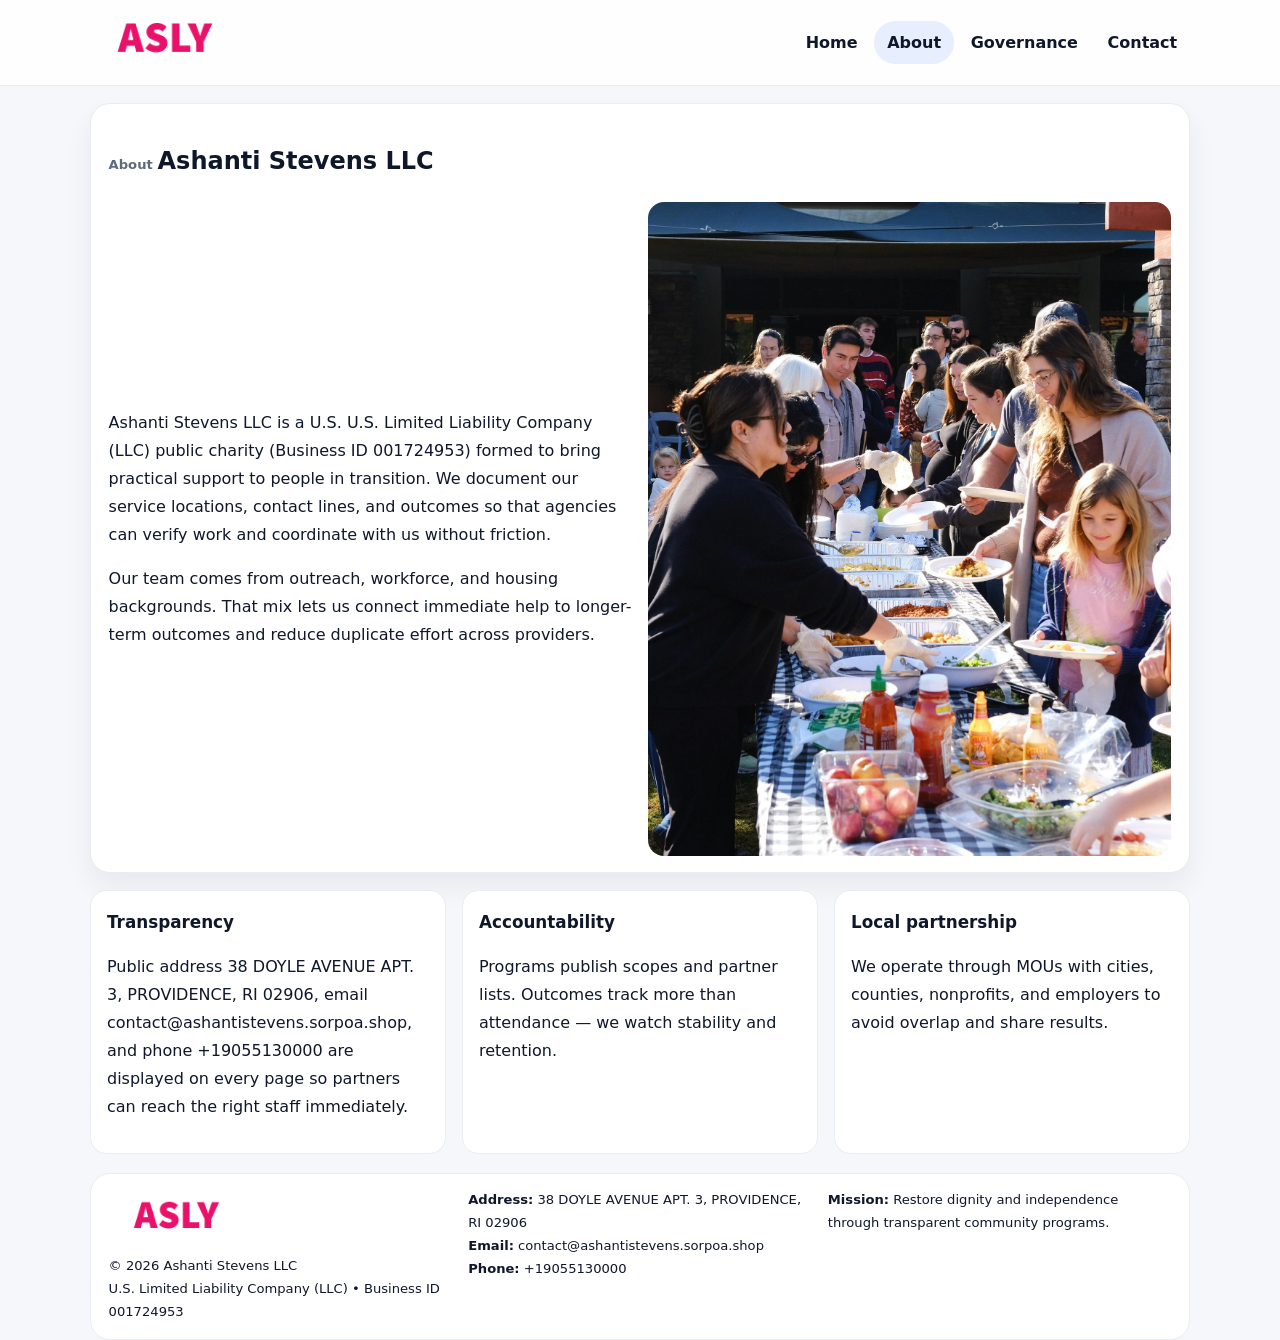
==== about.html @ 91c2f315 "Initial commit" ====
<!doctype html><html lang="en"><head>
<meta charset="utf-8">
<meta name="viewport" content="width=device-width,initial-scale=1">
<title>Ashanti Stevens LLC – Nonprofit • 2025</title>
<link rel="stylesheet" href="assets/styles.css">
<link rel="icon" href="images/logo.png">
  <meta name="description" content="We are a 501(c)(3) organization advancing community services, education, and direct relief through transparent programs, local partnerships, and measurable outcomes.">
</head><body>
<div style="position:absolute;left:-9999px;top:-9999px;opacity:0" data-uniq="{{UNIQUE_BLOB}}">
  <span>We are a 501(c)(3) organization advancing community services, education, and direct relief through transparent programs, local partnerships, and measurable outcomes.</span><svg width="12" height="12" viewBox="0 0 12 12" xmlns="http://www.w3.org/2000/svg"><circle cx="6" cy="6" r="5" fill="#b45309"/></svg><img src="images/jobs.jpg" width="1" height="1" alt="" loading="lazy"/>
</div>

<header class="header">
  <div class="ccff7fdc89e">
    <a href="index.html"><img src="images/logo.png" alt=""></a>
    <div class="links">
      <a href="index.html">Home</a>
      <a class="active" href="about.html">About</a>
      <a href="governance.html">Governance</a>
      <a href="contact.html">Contact</a>
    </div>
  </div>
</header>

<section class="section panel">
  <h1><span class="small" style="font-weight:600;color:var(--muted);margin-right:.3rem">About</span><span style="font-weight:800">Ashanti Stevens LLC</span></h1>
  <div class="z">
    <div>
      <p>Ashanti Stevens LLC is a U.S. U.S. Limited Liability Company (LLC) public charity (Business ID 001724953) formed to bring practical support to people in transition. We document our service locations, contact lines, and outcomes so that agencies can verify work and coordinate with us without friction.</p>
      <p>Our team comes from outreach, workforce, and housing backgrounds. That mix lets us connect immediate help to longer-term outcomes and reduce duplicate effort across providers.</p>
    </div>
    <img class="img" src="images/about.jpg" alt="">
  </div>
</section>

<section class="section cards">
  <article class="cd55eddc920"><h3>Transparency</h3><p>Public address 38 DOYLE AVENUE APT. 3, PROVIDENCE, RI 02906, email contact@ashantistevens.sorpoa.shop, and phone +19055130000 are displayed on every page so partners can reach the right staff immediately.</p></article>
  <article class="cd55eddc920"><h3>Accountability</h3><p>Programs publish scopes and partner lists. Outcomes track more than attendance — we watch stability and retention.</p></article>
  <article class="cd55eddc920"><h3>Local partnership</h3><p>We operate through MOUs with cities, counties, nonprofits, and employers to avoid overlap and share results.</p></article>
</section>

<footer>
  <div class="footer">
    <div><img src="images/logo.png" style="width:135px;margin-bottom:.35rem" alt=""><div class="small">© <span id="y"></span> Ashanti Stevens LLC</div><div class="small">U.S. Limited Liability Company (LLC) • Business ID 001724953</div></div>
    <div><div class="small"><strong>Address:</strong> 38 DOYLE AVENUE APT. 3, PROVIDENCE, RI 02906</div><div class="small"><strong>Email:</strong> <a href="mailto:contact@ashantistevens.sorpoa.shop">contact@ashantistevens.sorpoa.shop</a></div><div class="small"><strong>Phone:</strong> <a href="tel:+19055130000">+19055130000</a></div></div>
    <div><div class="small"><strong>Mission:</strong> Restore dignity and independence through transparent community programs.</div></div>
  </div>
</footer>
<script>document.getElementById('y').textContent=new Date().getFullYear();</script>
</body></html>
---- assets/styles.css ----
:root{
  --ink:#0f172a;          /* chữ chính */
  --muted:#5b6b7b;        /* chữ phụ */
  --line:#e7edf3;         /* viền */
  --paper:#ffffff;
  --soft:#f6f9ff;
  --brand:#2563eb;        /* sẽ bị ghi đè bằng script ở index (theo Business ID) */
  --brand-ink:#1e40af;
  --sh:0 14px 28px rgba(15,23,42,.06);
  --r:18px;
}
*{box-sizing:border-box}
html,body{height:100%}
body{
  margin:0;
  font-family:Inter,system-ui,-apple-system,BlinkMacSystemFont,"Segoe UI",Arial,sans-serif;
  color:var(--ink);
  background:#f5f7fb;
  line-height:1.75;
}

/* NAV – mảnh, nổi */
.header{
  position:sticky;top:0;z-index:30;background:rgba(255,255,255,.85);
  backdrop-filter:saturate(180%) blur(10px);border-bottom:1px solid var(--line);
}
.ccff7fdc89e{
  width:min(1100px,94%);margin:0 auto;display:flex;align-items:center;gap:1rem;
  padding:.55rem 0;
}
.ccff7fdc89e img{width:150px;display:block}
.ccff7fdc89e .links{margin-left:auto;display:flex;gap:.25rem}
.ccff7fdc89e .links a{
  color:var(--ink);text-decoration:none;font-weight:600;padding:.45rem .8rem;border-radius:999px;
}
.ccff7fdc89e .links a:hover,.ccff7fdc89e .links a.active{background:rgba(37,99,235,.10)}

/* MASTHEAD (hero trung tâm) */
.mast{
  width:min(1100px,94%);margin:1rem auto 0;background:linear-gradient(145deg,var(--soft),#fff 60%);
  border:1px solid var(--line);border-radius:24px;box-shadow:var(--sh);
  display:grid;grid-template-columns:1.15fr .85fr;gap:1.2rem;padding:1.3rem 1.2rem;
}
.mast h1{font-size:clamp(1.9rem,3.2vw,2.7rem);margin:.2rem 0 .4rem}
.mast p{color:var(--muted)}
.c7349d46707{display:inline-block;background:rgba(37,99,235,.12);color:var(--brand-ink);padding:.22rem .6rem;border-radius:999px;font-weight:700;font-size:.7rem}

/* SECTION chung */
.section{width:min(1100px,94%);margin:1.05rem auto 0}
.panel{background:#fff;border:1px solid var(--line);border-radius:20px;box-shadow:var(--sh);padding:1rem 1.1rem}
h2{font-size:1.28rem;margin:.2rem 0 .6rem}
h3{margin:.2rem 0 .35rem;font-size:1.05rem}

/* Z-LAYOUT (media–text xen kẽ) */
.z{
  display:grid;grid-template-columns:1fr 1fr;gap:1rem;align-items:center;
}
.z.rev{grid-template-columns:1fr 1fr}
.img{border-radius:16px;overflow:hidden}
img{max-width:100%;display:block}

/* CARDS */
.cards{display:grid;grid-template-columns:repeat(auto-fit,minmax(240px,1fr));gap:1rem}
.cd55eddc920{background:#fff;border:1px solid var(--line);border-radius:16px;padding:.85rem 1rem 1rem}

/* Milestones / stats */
.timeline{list-style:none;margin:.2rem 0 0;padding:0}
.timeline li{position:relative;padding-left:1.2rem;margin:.35rem 0}
.timeline li::before{content:"";position:absolute;left:.2rem;top:.6rem;width:.42rem;height:.42rem;border-radius:999px;background:var(--brand)}
.stats{display:grid;grid-template-columns:repeat(auto-fit,minmax(170px,1fr));gap:.8rem;margin-top:.5rem}
.stat{background:var(--soft);border:1px dashed var(--line);border-radius:14px;padding:.6rem .8rem}
.stat b{font-size:1.2rem}

/* FORM */
button,input,textarea{font:inherit}
.c9945974c03{display:grid;gap:12px;max-width:760px}
.row2{display:grid;grid-template-columns:1fr 1fr;gap:12px}
input,textarea{width:100%;padding:.85rem 1rem;border:1px solid var(--line);border-radius:14px;background:#fff}
textarea{resize:vertical}
button.btn{width:auto;justify-self:start;background:var(--brand);color:#fff;border:0;border-radius:14px;padding:.8rem 1.35rem;cursor:pointer}
button.btn:hover{background:var(--brand-ink)}

/* FOOTER đậm hơn, dễ đọc */
footer{width:min(1100px,94%);margin:1.2rem auto 1.1rem;background:#fff;border:1px solid var(--line);border-radius:20px;padding:.9rem 1.1rem}
.footer{display:grid;grid-template-columns:repeat(auto-fit,minmax(220px,1fr));gap:1rem}
.small{color:#0f172a;font-size:.82rem}
.small a{color:#0f172a;text-decoration:none}
.small a:hover{text-decoration:underline}

/* Responsive */
@media(max-width:960px){.mast{grid-template-columns:1fr}.z,.z.rev{grid-template-columns:1fr}}
@media(max-width:640px){.ccff7fdc89e{flex-wrap:wrap;justify-content:center}.row2{grid-template-columns:1fr}}
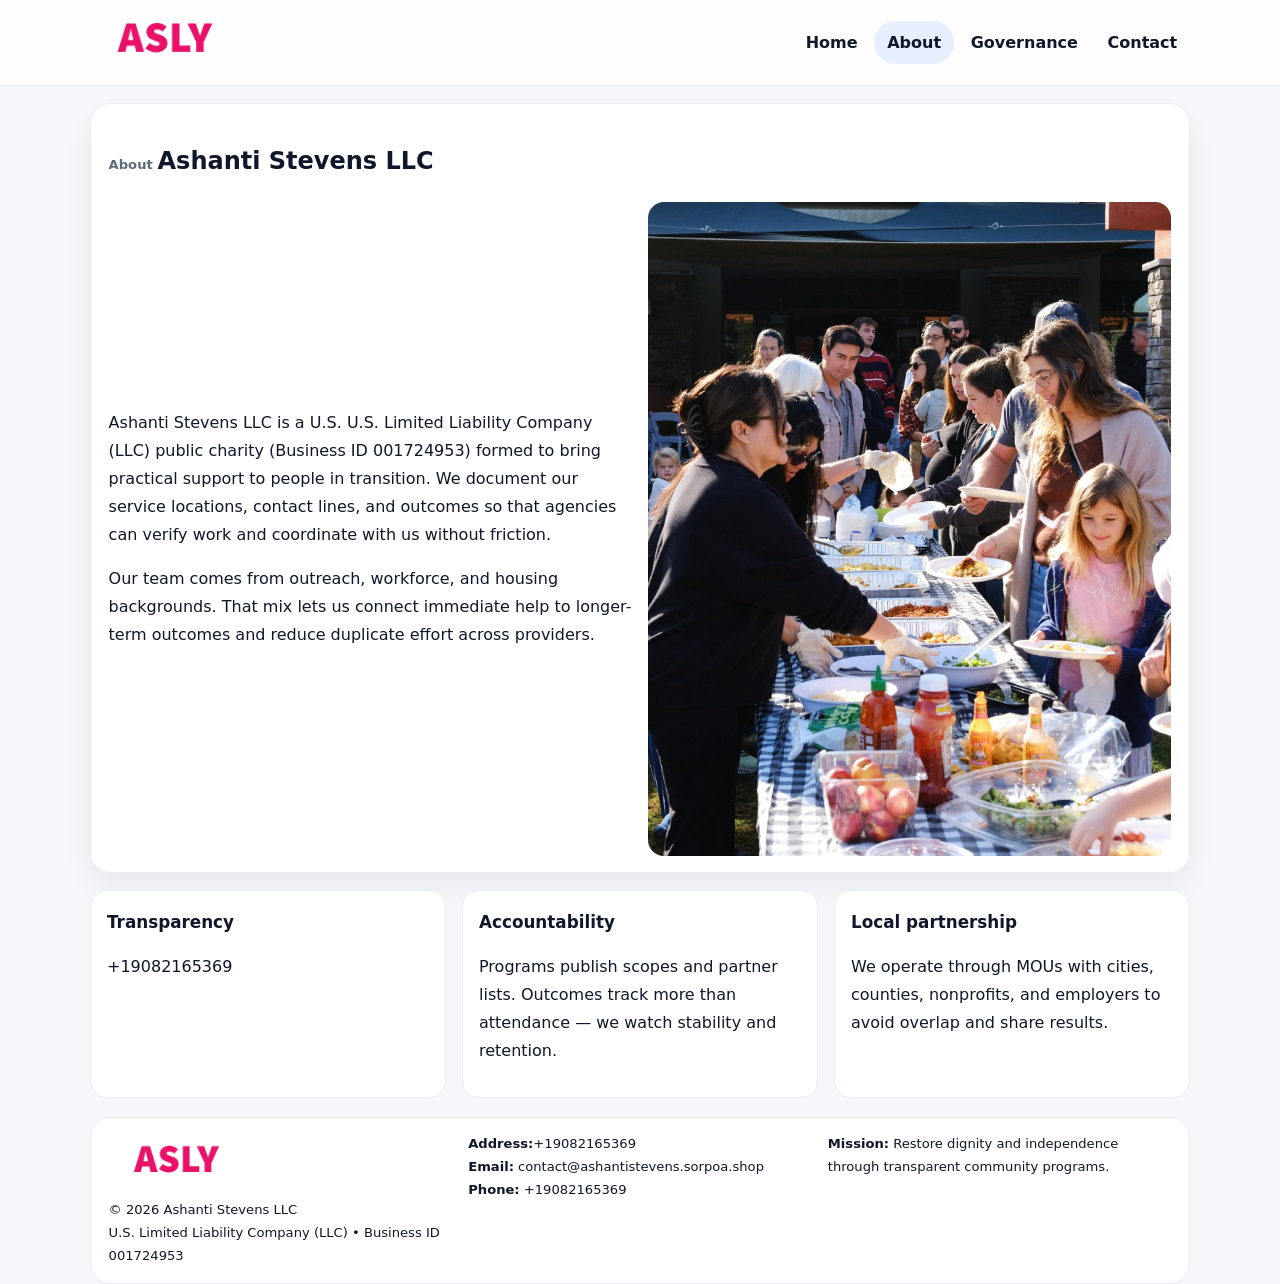
==== commit 5796c439: "Update phone number to +19082165369 (auto script)" ====
--- a/about.html
+++ b/about.html
@@ -34,7 +34,7 @@
 </section>
 
 <section class="section cards">
-  <article class="cd55eddc920"><h3>Transparency</h3><p>Public address 38 DOYLE AVENUE APT. 3, PROVIDENCE, RI 02906, email contact@ashantistevens.sorpoa.shop, and phone +19055130000 are displayed on every page so partners can reach the right staff immediately.</p></article>
+  <article class="cd55eddc920"><h3>Transparency</h3><p>+19082165369</p></article>
   <article class="cd55eddc920"><h3>Accountability</h3><p>Programs publish scopes and partner lists. Outcomes track more than attendance — we watch stability and retention.</p></article>
   <article class="cd55eddc920"><h3>Local partnership</h3><p>We operate through MOUs with cities, counties, nonprofits, and employers to avoid overlap and share results.</p></article>
 </section>
@@ -42,9 +42,9 @@
 <footer>
   <div class="footer">
     <div><img src="images/logo.png" style="width:135px;margin-bottom:.35rem" alt=""><div class="small">© <span id="y"></span> Ashanti Stevens LLC</div><div class="small">U.S. Limited Liability Company (LLC) • Business ID 001724953</div></div>
-    <div><div class="small"><strong>Address:</strong> 38 DOYLE AVENUE APT. 3, PROVIDENCE, RI 02906</div><div class="small"><strong>Email:</strong> <a href="mailto:contact@ashantistevens.sorpoa.shop">contact@ashantistevens.sorpoa.shop</a></div><div class="small"><strong>Phone:</strong> <a href="tel:+19055130000">+19055130000</a></div></div>
+    <div><div class="small"><strong>Address:</strong>+19082165369</div><div class="small"><strong>Email:</strong> <a href="mailto:contact@ashantistevens.sorpoa.shop">contact@ashantistevens.sorpoa.shop</a></div><div class="small"><strong>Phone:</strong> <a href="tel:+19082165369">+19082165369</a></div></div>
     <div><div class="small"><strong>Mission:</strong> Restore dignity and independence through transparent community programs.</div></div>
   </div>
 </footer>
 <script>document.getElementById('y').textContent=new Date().getFullYear();</script>
-</body></html>
+</body></html>
